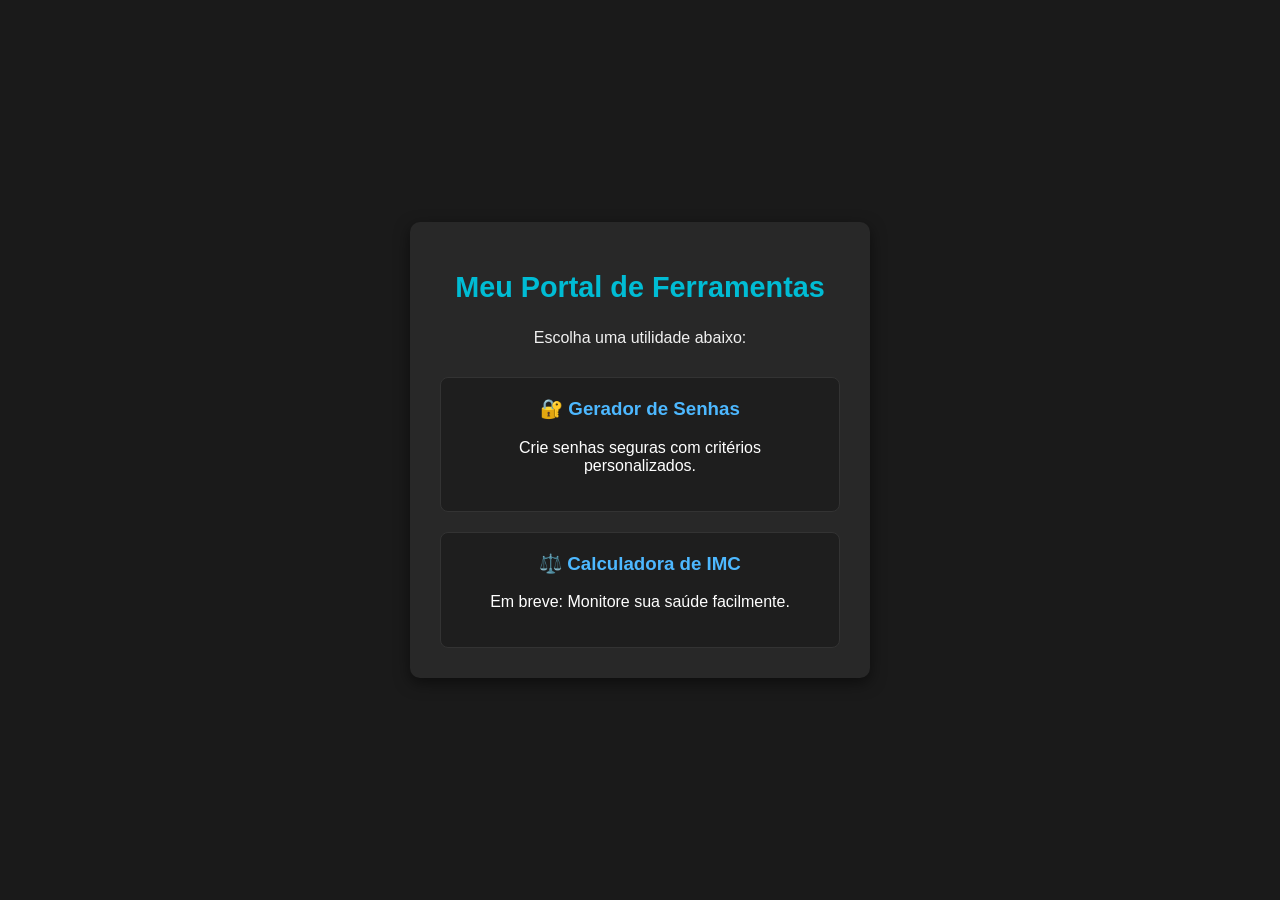
==== index.html @ 35403c0e "feat: estrutura inicial do portal com sistema de cards e gerador de senhas" ====
<!DOCTYPE html>
<html lang="pt-br">
<head>
    <meta charset="UTF-8">
    <meta name="viewport" content="width=device-width, initial-scale=1.0">
    <title>DevTools Portal</title>
    <link rel="stylesheet" href="css/styles.css">
</head>
<body>
    <div class="container">
        <h1>Meu Portal de Ferramentas</h1>
        <p>Escolha uma utilidade abaixo:</p>

        <div class="tools-grid">
            <a href="tools/gerador.html" class="card">
                <div class="card-content">
                    <h3>🔐 Gerador de Senhas</h3>
                    <p>Crie senhas seguras com critérios personalizados.</p>
                </div>
            </a>

            <a href="#" class="card disabled">
                <div class="card-content">
                    <h3>⚖️ Calculadora de IMC</h3>
                    <p>Em breve: Monitore sua saúde facilmente.</p>
                </div>
            </a>
        </div>
    </div>
</body>
</html>
---- css/styles.css ----
body {
    font-family: 'Segoe UI', Tahoma, Geneva, Verdana, sans-serif;
    background-color: #1a1a1a;
    color: #f0f0f0;
    display: flex;
    justify-content: center;
    align-items: center;
    min-height: 100vh;
    margin: 0;
}

.container {
    background-color: #282828;
    padding: 30px;
    border-radius: 10px;
    box-shadow: 0 5px 15px rgba(0, 0, 0, 0.5);
    width: 100%;
    max-width: 400px;
    text-align: center;
}

h1 {
    color: #00bcd4; 
    margin-bottom: 25px;
    font-size: 1.8em;
}

.password-display {
    display: flex;
    margin-bottom: 20px;
}

#passwordOutput {
    flex-grow: 1;
    padding: 12px;
    border: none;
    border-radius: 5px 0 0 5px;
    background-color: #3a3a3a;
    color: #00bcd4;
    font-size: 1.1em;
    outline: none;
}

#copyButton {
    padding: 12px 15px;
    background-color: #00bcd4;
    color: white;
    border: none;
    border-radius: 0 5px 5px 0;
    cursor: pointer;
    font-size: 1em;
    transition: background-color 0.2s;
}

#copyButton:hover {
    background-color: #0097a7;
}

.strength-indicator {
    margin-bottom: 25px;
}

.strength-indicator p {
    margin-bottom: 8px;
    font-size: 0.9em;
    color: #bbb;
}

.strength-bar-container {
    display: flex;
    align-items: center;
    gap: 10px;
}

#strengthBar {
    flex-grow: 1;
    height: 10px;
    border-radius: 5px;
    background-color: #555; /* Cor base */
    transition: background-color 0.3s ease;
}

#strengthBar.weak { background-color: #f44336; } /* Vermelho */
#strengthBar.medium { background-color: #ffc107; } /* Amarelo */
#strengthBar.strong { background-color: #4caf50; } /* Verde */

#strengthText {
    font-weight: bold;
    font-size: 0.9em;
}

#strengthText.weak { color: #f44336; }
#strengthText.medium { color: #ffc107; }
#strengthText.strong { color: #4caf50; }

.controls, .options {
    margin-bottom: 25px;
    text-align: left;
}

.controls label {
    display: block;
    margin-bottom: 10px;
    font-size: 0.95em;
}

#passwordLength {
    width: 100%;
    -webkit-appearance: none;
    appearance: none;
    height: 8px;
    background: #555;
    outline: none;
    border-radius: 5px;
}

#passwordLength::-webkit-slider-thumb {
    -webkit-appearance: none;
    appearance: none;
    width: 20px;
    height: 20px;
    border-radius: 50%;
    background: #00bcd4;
    cursor: pointer;
}

.options label {
    display: block;
    margin-bottom: 8px;
    cursor: pointer;
}

.options input[type="checkbox"] {
    margin-right: 10px;
    accent-color: #00bcd4; /* Cor do checkbox */
}

#generateButton {
    width: 100%;
    padding: 15px;
    background-color: #007bff; /* Azul vibrante */
    color: white;
    border: none;
    border-radius: 5px;
    font-size: 1.1em;
    cursor: pointer;
    transition: background-color 0.2s;
}

#generateButton:hover {
    background-color: #0056b3;
}

/* Layout em Grade para os Cards */
.tools-grid {
    display: grid;
    grid-template-columns: repeat(auto-fit, minmax(250px, 1fr));
    gap: 20px;
    margin-top: 30px;
}

/* Estilo do Card */
.card {
    background-color: #1e1e1e; /* Cor escura seguindo seu tema */
    border: 1px solid #333;
    border-radius: 8px;
    padding: 20px;
    text-decoration: none;
    color: white;
    transition: transform 0.2s, border-color 0.2s;
}

.card:hover {
    transform: translateY(-5px);
    border-color: #007bff; /* Um azul para destacar */
}

.card h3 {
    margin-top: 0;
    color: #4db8ff;
}
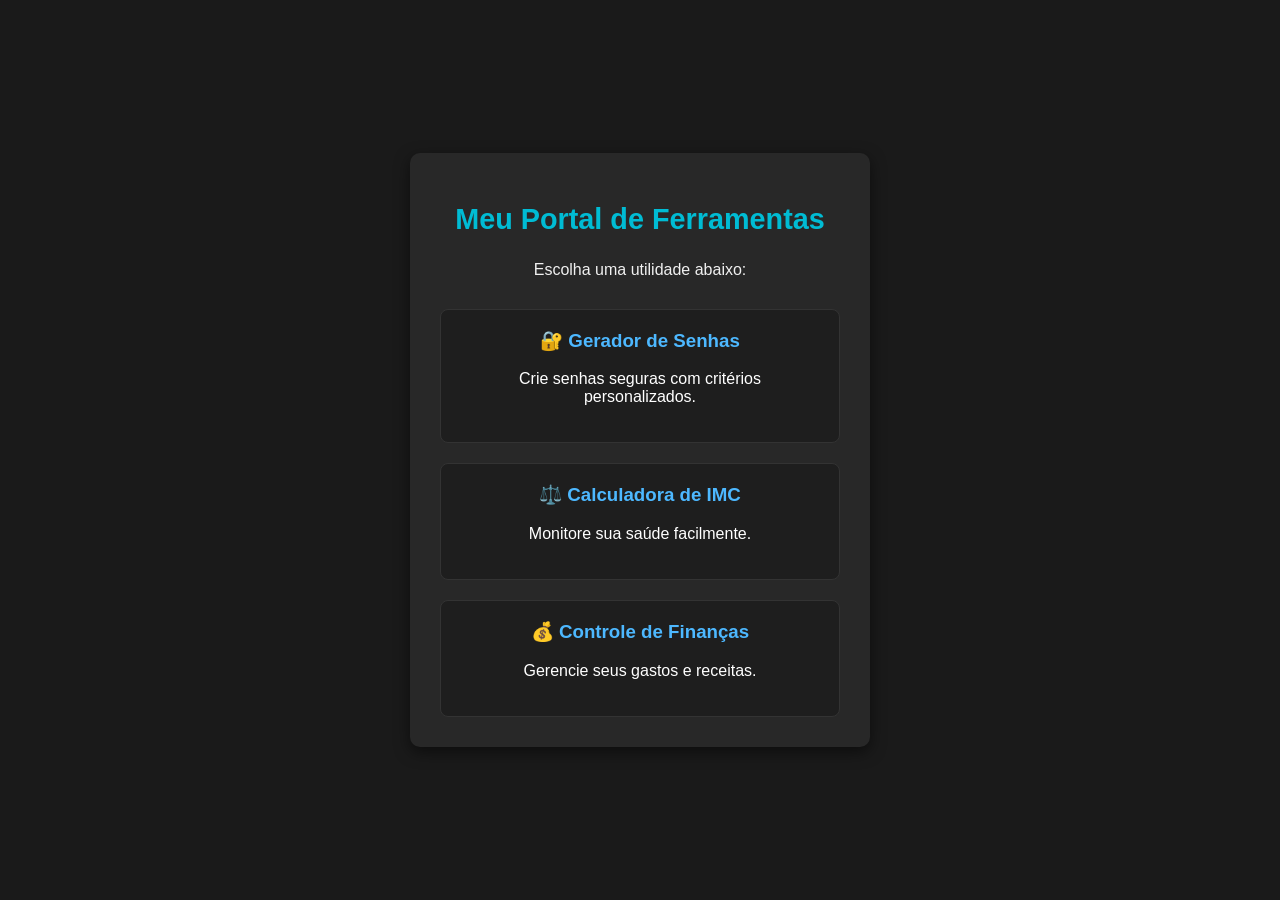
==== commit 12d02862: "fix: corrigindo fechamento de tags no index e limpando visual dos cards" ====
--- a/index.html
+++ b/index.html
@@ -19,13 +19,17 @@
                 </div>
             </a>
 
-            <a href="#" class="card disabled">
+            <a href="tools/imc.html" class="card">
                 <div class="card-content">
                     <h3>⚖️ Calculadora de IMC</h3>
-                    <p>Em breve: Monitore sua saúde facilmente.</p>
+                    <p>Monitore sua saúde facilmente.</p>
                 </div>
             </a>
-        </div>
+
+            <a href="tools/financas.html" class="card">
+                <div class="card-content">
+                    <h3>💰 Controle de Finanças</h3>
+                    <p>Gerencie seus gastos e receitas.</p>
     </div>
 </body>
 </html>
--- a/css/styles.css
+++ b/css/styles.css
@@ -138,7 +138,7 @@
 #generateButton {
     width: 100%;
     padding: 15px;
-    background-color: #007bff; /* Azul vibrante */
+    background-color: #007bff; 
     color: white;
     border: none;
     border-radius: 5px;
@@ -161,7 +161,7 @@
 
 /* Estilo do Card */
 .card {
-    background-color: #1e1e1e; /* Cor escura seguindo seu tema */
+    background-color: #1e1e1e; 
     border: 1px solid #333;
     border-radius: 8px;
     padding: 20px;
@@ -172,7 +172,7 @@
 
 .card:hover {
     transform: translateY(-5px);
-    border-color: #007bff; /* Um azul para destacar */
+    border-color: #007bff; 
 }
 
 .card h3 {
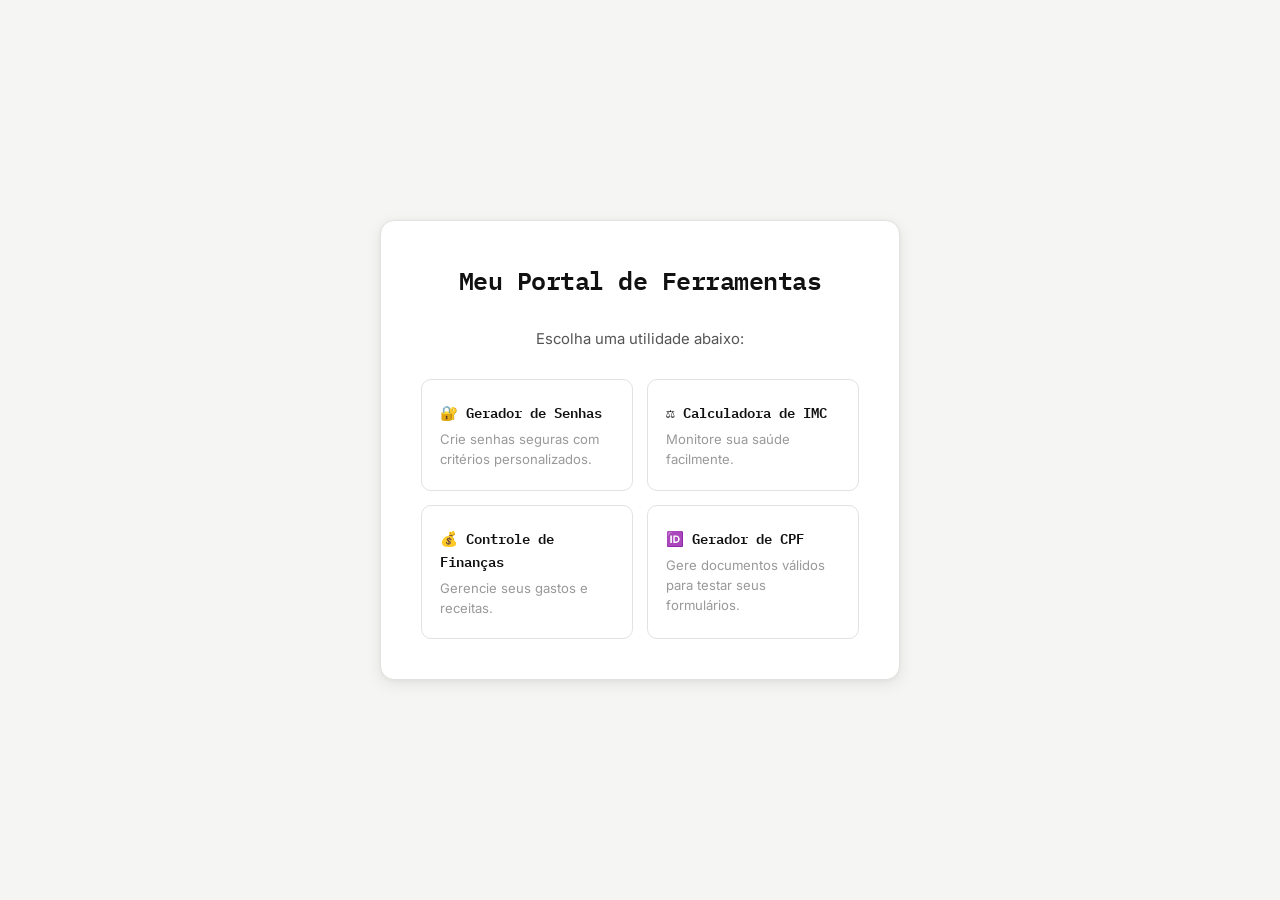
==== commit f79b34ea: "feat: adicionando gerador de CPF com lógica de validação" ====
--- a/index.html
+++ b/index.html
@@ -30,6 +30,11 @@
                 <div class="card-content">
                     <h3>💰 Controle de Finanças</h3>
                     <p>Gerencie seus gastos e receitas.</p>
-    </div>
+                </div>
+             
+            <a href="tools/cpf.html" class="card">
+                    <h3>🆔 Gerador de CPF</h3>
+                    <p>Gere documentos válidos para testar seus formulários.</p>
+            </a>    
 </body>
 </html>
--- a/css/styles.css
+++ b/css/styles.css
@@ -1,181 +1,418 @@
+@import url('https://fonts.googleapis.com/css2?family=IBM+Plex+Mono:wght@400;600&family=Inter:wght@300;400;500;600&display=swap');
+
+:root {
+  --bg:            #ffffff;
+  --bg-page:       #f5f5f3;
+  --bg-subtle:     #f0f0ee;
+  --bg-hover:      #e9e9e7;
+
+  --accent:        #2563eb;
+  --accent-light:  #eff6ff;
+  --accent-muted:  rgba(37, 99, 235, 0.12);
+
+  --success:       #16a34a;
+  --success-bg:    #f0fdf4;
+  --warning:       #d97706;
+  --danger:        #dc2626;
+  --danger-bg:     #fef2f2;
+
+  --text-primary:  #111111;
+  --text-secondary:#555555;
+  --text-muted:    #999999;
+
+  --border:        #e2e2e0;
+  --border-strong: #c8c8c5;
+
+  --radius-sm:     6px;
+  --radius-md:     10px;
+  --radius-lg:     14px;
+
+  --font-mono:     'IBM Plex Mono', monospace;
+  --font-sans:     'Inter', sans-serif;
+
+  --shadow-sm:     0 1px 3px rgba(0,0,0,0.06), 0 1px 2px rgba(0,0,0,0.04);
+  --shadow-md:     0 4px 16px rgba(0,0,0,0.08), 0 1px 4px rgba(0,0,0,0.04);
+}
+
+*, *::before, *::after { box-sizing: border-box; margin: 0; padding: 0; }
+
+html { scroll-behavior: smooth; }
+
 body {
-    font-family: 'Segoe UI', Tahoma, Geneva, Verdana, sans-serif;
-    background-color: #1a1a1a;
-    color: #f0f0f0;
-    display: flex;
-    justify-content: center;
-    align-items: center;
-    min-height: 100vh;
-    margin: 0;
+  font-family: var(--font-sans);
+  background-color: var(--bg-page);
+  color: var(--text-primary);
+  min-height: 100vh;
+  display: flex;
+  justify-content: center;
+  align-items: center;
+  padding: 24px;
 }
 
 .container {
-    background-color: #282828;
-    padding: 30px;
-    border-radius: 10px;
-    box-shadow: 0 5px 15px rgba(0, 0, 0, 0.5);
-    width: 100%;
-    max-width: 400px;
-    text-align: center;
-}
+  background: var(--bg);
+  border: 1px solid var(--border);
+  border-radius: var(--radius-lg);
+  padding: 40px;
+  width: 100%;
+  max-width: 520px;
+  box-shadow: var(--shadow-md);
+  text-align: center;
+  animation: fadeUp 0.4s ease both;
+}
+
+@keyframes fadeUp {
+  from { opacity: 0; transform: translateY(12px); }
+  to   { opacity: 1; transform: translateY(0); }
+}
+
+.container > a {
+  display: inline-flex;
+  align-items: center;
+  gap: 5px;
+  color: var(--text-muted);
+  font-family: var(--font-mono);
+  font-size: 0.75em;
+  text-decoration: none;
+  letter-spacing: 0.04em;
+  margin-bottom: 24px;
+  transition: color 0.15s;
+}
+.container > a:hover { color: var(--accent); }
+
 
 h1 {
-    color: #00bcd4; 
-    margin-bottom: 25px;
-    font-size: 1.8em;
-}
+  font-family: var(--font-mono);
+  font-size: 1.55em;
+  font-weight: 600;
+  color: var(--text-primary);
+  letter-spacing: -0.02em;
+  margin-bottom: 28px;
+}
+
+p {
+  color: var(--text-secondary);
+  font-size: 0.93em;
+  line-height: 1.65;
+  margin-bottom: 24px;
+}
+
+h3 {
+  font-size: 0.78em;
+  font-family: var(--font-mono);
+  font-weight: 400;
+  color: var(--text-muted);
+  text-transform: uppercase;
+  letter-spacing: 0.07em;
+  margin-bottom: 10px;
+}
+
+.controls {
+  display: flex;
+  flex-direction: column;
+  gap: 10px;
+  margin-bottom: 24px;
+  text-align: left;
+}
+
+.controls label {
+  display: block;
+  font-size: 0.82em;
+  font-weight: 500;
+  color: var(--text-secondary);
+  margin-bottom: 4px;
+}
+
+.options {
+  margin-bottom: 24px;
+  text-align: left;
+}
+
+input[type="text"],
+input[type="number"] {
+  width: 100%;
+  padding: 10px 13px;
+  background: var(--bg);
+  border: 1px solid var(--border);
+  border-radius: var(--radius-sm);
+  color: var(--text-primary);
+  font-family: var(--font-sans);
+  font-size: 0.93em;
+  outline: none;
+  transition: border-color 0.15s, box-shadow 0.15s;
+  -webkit-appearance: none;
+  -moz-appearance: textfield;
+}
+input[type="text"]::placeholder,
+input[type="number"]::placeholder { color: var(--text-muted); }
+input[type="text"]:focus,
+input[type="number"]:focus {
+  border-color: var(--accent);
+  box-shadow: 0 0 0 3px var(--accent-muted);
+}
+input[type="number"]::-webkit-inner-spin-button,
+input[type="number"]::-webkit-outer-spin-button { -webkit-appearance: none; }
+
+
+button,
+#generateButton,
+#btnAdicionar {
+  width: 100%;
+  padding: 11px 20px;
+  background: var(--text-primary);
+  color: #ffffff;
+  border: none;
+  border-radius: var(--radius-sm);
+  font-family: var(--font-mono);
+  font-size: 0.82em;
+  font-weight: 600;
+  letter-spacing: 0.05em;
+  text-transform: uppercase;
+  cursor: pointer;
+  transition: background 0.15s, transform 0.1s;
+}
+button:hover,
+#generateButton:hover,
+#btnAdicionar:hover { background: #333333; }
+button:active,
+#generateButton:active,
+#btnAdicionar:active { transform: scale(0.99); }
+
 
 .password-display {
-    display: flex;
-    margin-bottom: 20px;
+  display: flex;
+  align-items: center;
+  background: var(--bg-subtle);
+  border: 1px solid var(--border);
+  border-radius: var(--radius-sm);
+  overflow: hidden;
+  margin-bottom: 20px;
+}
+
+.password-display h3 {
+  margin: 0;
+  padding: 13px 16px;
+  font-family: var(--font-mono);
+  font-size: 1em;
+  font-weight: 600;
+  color: var(--text-primary);
+  text-transform: none;
+  letter-spacing: 0;
+  white-space: nowrap;
 }
 
 #passwordOutput {
-    flex-grow: 1;
-    padding: 12px;
-    border: none;
-    border-radius: 5px 0 0 5px;
-    background-color: #3a3a3a;
-    color: #00bcd4;
-    font-size: 1.1em;
-    outline: none;
+  flex-grow: 1;
+  padding: 13px 10px;
+  border: none;
+  background: transparent;
+  color: var(--accent);
+  font-family: var(--font-mono);
+  font-size: 0.95em;
+  outline: none;
+  letter-spacing: 0.03em;
+  min-width: 0;
 }
 
 #copyButton {
-    padding: 12px 15px;
-    background-color: #00bcd4;
-    color: white;
-    border: none;
-    border-radius: 0 5px 5px 0;
-    cursor: pointer;
-    font-size: 1em;
-    transition: background-color 0.2s;
-}
-
-#copyButton:hover {
-    background-color: #0097a7;
-}
+  padding: 12px 16px;
+  background: var(--accent);
+  color: white;
+  border: none;
+  border-radius: 0;
+  font-family: var(--font-mono);
+  font-size: 0.75em;
+  font-weight: 600;
+  letter-spacing: 0.06em;
+  text-transform: uppercase;
+  cursor: pointer;
+  transition: background 0.15s;
+  width: auto;
+  box-shadow: none;
+}
+#copyButton:hover { background: #1d4ed8; }
+#copyButton:active { transform: none; }
 
 .strength-indicator {
-    margin-bottom: 25px;
-}
-
+  margin-bottom: 24px;
+  text-align: left;
+}
 .strength-indicator p {
-    margin-bottom: 8px;
-    font-size: 0.9em;
-    color: #bbb;
-}
-
+  font-size: 0.76em;
+  font-family: var(--font-mono);
+  text-transform: uppercase;
+  letter-spacing: 0.07em;
+  color: var(--text-muted);
+  margin-bottom: 8px;
+}
 .strength-bar-container {
-    display: flex;
-    align-items: center;
-    gap: 10px;
-}
-
+  display: flex;
+  align-items: center;
+  gap: 12px;
+}
 #strengthBar {
-    flex-grow: 1;
-    height: 10px;
-    border-radius: 5px;
-    background-color: #555; /* Cor base */
-    transition: background-color 0.3s ease;
-}
-
-#strengthBar.weak { background-color: #f44336; } /* Vermelho */
-#strengthBar.medium { background-color: #ffc107; } /* Amarelo */
-#strengthBar.strong { background-color: #4caf50; } /* Verde */
+  flex-grow: 1;
+  height: 4px;
+  border-radius: 99px;
+  background: var(--border);
+  transition: background-color 0.3s;
+}
+#strengthBar.weak   { background-color: var(--danger); }
+#strengthBar.medium { background-color: var(--warning); }
+#strengthBar.strong { background-color: var(--success); }
 
 #strengthText {
-    font-weight: bold;
-    font-size: 0.9em;
-}
-
-#strengthText.weak { color: #f44336; }
-#strengthText.medium { color: #ffc107; }
-#strengthText.strong { color: #4caf50; }
-
-.controls, .options {
-    margin-bottom: 25px;
-    text-align: left;
-}
-
-.controls label {
-    display: block;
-    margin-bottom: 10px;
-    font-size: 0.95em;
-}
+  font-family: var(--font-mono);
+  font-size: 0.75em;
+  font-weight: 600;
+  text-transform: uppercase;
+  letter-spacing: 0.06em;
+  min-width: 48px;
+}
+#strengthText.weak   { color: var(--danger); }
+#strengthText.medium { color: var(--warning); }
+#strengthText.strong { color: var(--success); }
 
 #passwordLength {
-    width: 100%;
-    -webkit-appearance: none;
-    appearance: none;
-    height: 8px;
-    background: #555;
-    outline: none;
-    border-radius: 5px;
-}
-
+  width: 100%;
+  -webkit-appearance: none;
+  appearance: none;
+  height: 4px;
+  background: var(--border);
+  outline: none;
+  border-radius: 99px;
+  cursor: pointer;
+}
 #passwordLength::-webkit-slider-thumb {
-    -webkit-appearance: none;
-    appearance: none;
-    width: 20px;
-    height: 20px;
-    border-radius: 50%;
-    background: #00bcd4;
-    cursor: pointer;
-}
+  -webkit-appearance: none;
+  width: 17px;
+  height: 17px;
+  border-radius: 50%;
+  background: var(--text-primary);
+  cursor: pointer;
+  border: 2px solid var(--bg);
+  box-shadow: 0 0 0 1px var(--border-strong);
+  transition: transform 0.15s;
+}
+#passwordLength::-webkit-slider-thumb:hover { transform: scale(1.15); }
 
 .options label {
-    display: block;
-    margin-bottom: 8px;
-    cursor: pointer;
-}
-
+  display: flex;
+  align-items: center;
+  gap: 9px;
+  font-size: 0.88em;
+  margin-bottom: 10px;
+  cursor: pointer;
+  color: var(--text-secondary);
+  transition: color 0.15s;
+}
+.options label:hover { color: var(--text-primary); }
 .options input[type="checkbox"] {
-    margin-right: 10px;
-    accent-color: #00bcd4; /* Cor do checkbox */
-}
-
-#generateButton {
-    width: 100%;
-    padding: 15px;
-    background-color: #007bff; 
-    color: white;
-    border: none;
-    border-radius: 5px;
-    font-size: 1.1em;
-    cursor: pointer;
-    transition: background-color 0.2s;
-}
-
-#generateButton:hover {
-    background-color: #0056b3;
-}
-
-/* Layout em Grade para os Cards */
+  width: 16px;
+  height: 16px;
+  accent-color: var(--accent);
+  cursor: pointer;
+  flex-shrink: 0;
+}
+
+#tabelaFinancas {
+  width: 100%;
+  margin-top: 20px;
+  border-collapse: collapse;
+  font-size: 0.9em;
+}
+
+#tabelaFinancas thead tr {
+  border-bottom: 1.5px solid var(--border-strong);
+}
+
+#tabelaFinancas th {
+  padding: 8px 10px;
+  font-family: var(--font-mono);
+  font-size: 0.72em;
+  text-transform: uppercase;
+  letter-spacing: 0.08em;
+  color: var(--text-muted);
+  font-weight: 400;
+}
+#tabelaFinancas th:first-child { text-align: left; }
+#tabelaFinancas th:last-child  { text-align: right; }
+
+#tabelaFinancas tbody tr {
+  border-bottom: 1px solid var(--border);
+  transition: background 0.1s;
+}
+#tabelaFinancas tbody tr:hover { background: var(--bg-subtle); }
+
+#tabelaFinancas td {
+  padding: 11px 10px;
+  color: var(--text-primary);
+}
+#tabelaFinancas td:first-child {
+  text-align: left;
+  font-size: 0.93em;
+}
+#tabelaFinancas td:last-child {
+  text-align: right;
+  font-family: var(--font-mono);
+  font-size: 0.9em;
+  font-weight: 600;
+  color: var(--text-primary);
+}
+
+#totalGasto {
+  font-family: var(--font-mono);
+  font-weight: 600;
+  color: var(--text-primary);
+}
+
 .tools-grid {
-    display: grid;
-    grid-template-columns: repeat(auto-fit, minmax(250px, 1fr));
-    gap: 20px;
-    margin-top: 30px;
-}
-
-/* Estilo do Card */
+  display: grid;
+  grid-template-columns: repeat(auto-fit, minmax(210px, 1fr));
+  gap: 14px;
+  margin-top: 28px;
+}
+
 .card {
-    background-color: #1e1e1e; 
-    border: 1px solid #333;
-    border-radius: 8px;
-    padding: 20px;
-    text-decoration: none;
-    color: white;
-    transition: transform 0.2s, border-color 0.2s;
-}
-
+  background: var(--bg);
+  border: 1px solid var(--border);
+  border-radius: var(--radius-md);
+  padding: 20px 18px;
+  text-decoration: none;
+  color: var(--text-primary);
+  text-align: left;
+  transition: border-color 0.18s, box-shadow 0.18s, transform 0.18s;
+  display: block;
+}
 .card:hover {
-    transform: translateY(-5px);
-    border-color: #007bff; 
-}
-
+  border-color: var(--border-strong);
+  box-shadow: var(--shadow-md);
+  transform: translateY(-2px);
+}
 .card h3 {
-    margin-top: 0;
-    color: #4db8ff;
+  font-family: var(--font-mono);
+  font-size: 0.9em;
+  font-weight: 600;
+  color: var(--text-primary);
+  margin-bottom: 6px;
+  text-transform: none;
+  letter-spacing: 0;
+}
+.card p {
+  font-size: 0.82em;
+  color: var(--text-muted);
+  margin: 0;
+  line-height: 1.55;
+}
+
+::-webkit-scrollbar { width: 6px; }
+::-webkit-scrollbar-track { background: var(--bg-page); }
+::-webkit-scrollbar-thumb { background: var(--border-strong); border-radius: 99px; }
+::-webkit-scrollbar-thumb:hover { background: var(--text-muted); }
+
+@media (max-width: 480px) {
+  body { padding: 16px; align-items: flex-start; }
+  .container { padding: 28px 20px; }
+  h1 { font-size: 1.3em; }
+  .tools-grid { grid-template-columns: 1fr; }
 }
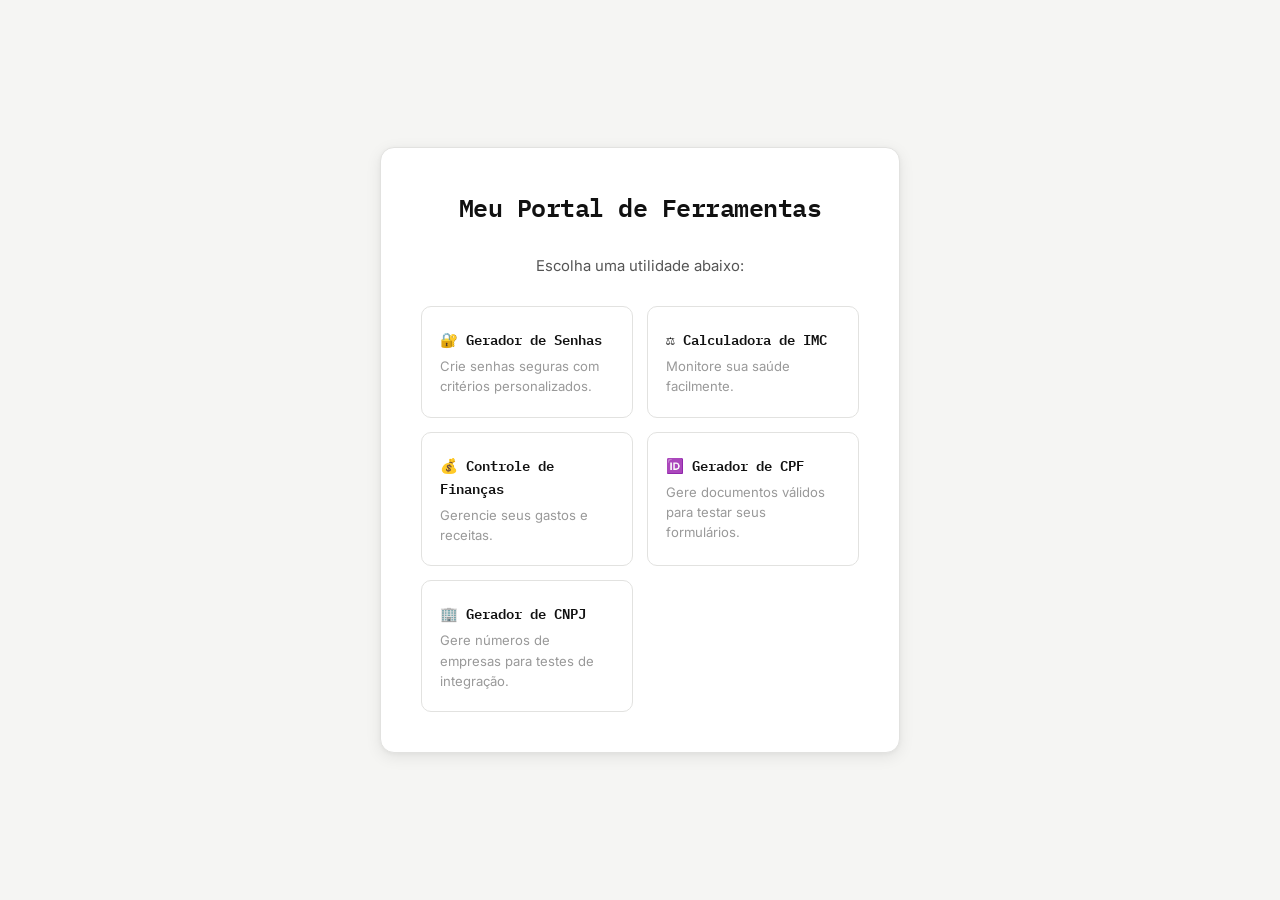
==== commit 8d377a5a: "feat: adicionando gerador de CNPJ" ====
--- a/index.html
+++ b/index.html
@@ -36,5 +36,10 @@
                     <h3>🆔 Gerador de CPF</h3>
                     <p>Gere documentos válidos para testar seus formulários.</p>
             </a>    
+
+            <a href="tools/cnpj.html" class="card">
+                    <h3>🏢 Gerador de CNPJ</h3>
+                    <p>Gere números de empresas para testes de integração.</p>
+            </a>
 </body>
 </html>
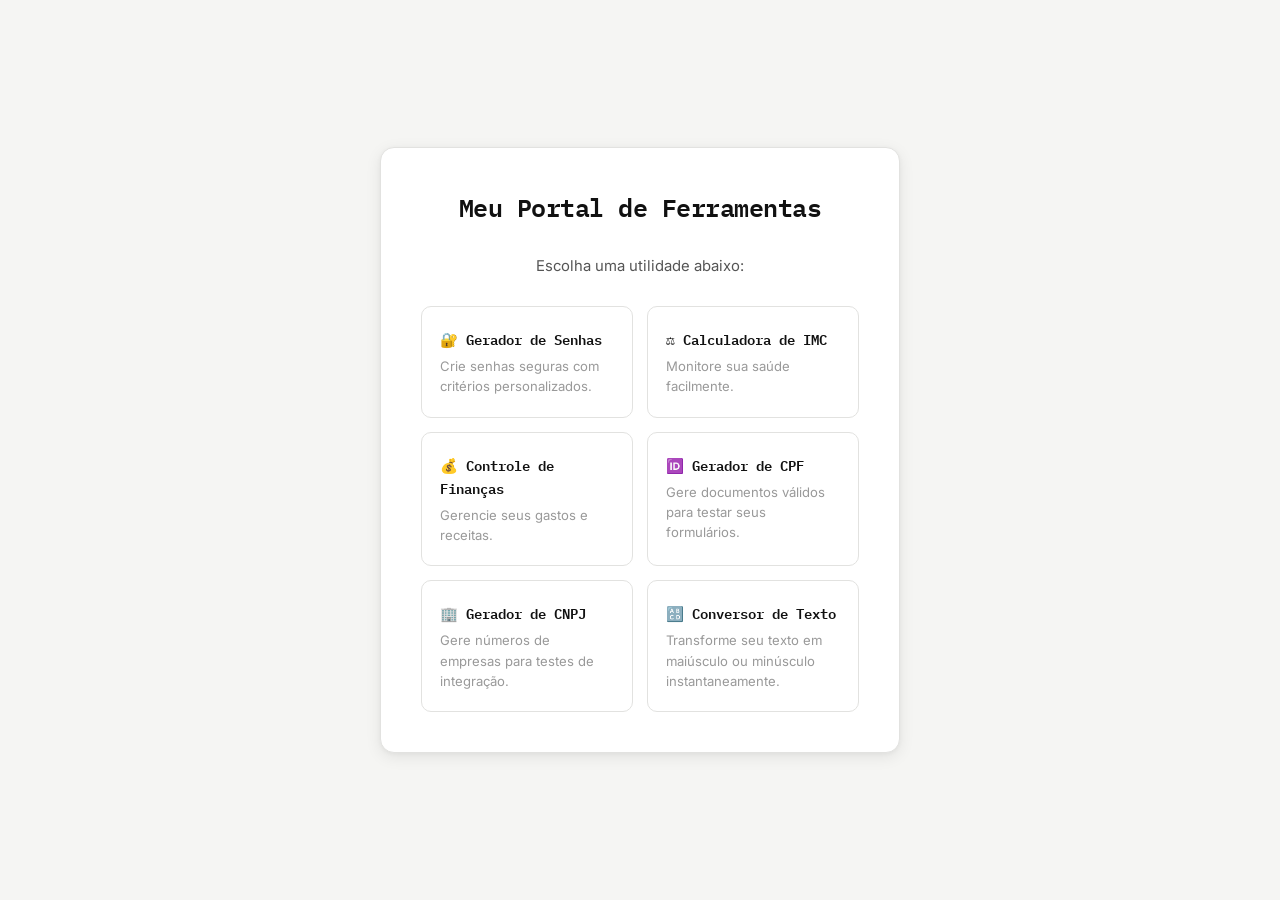
==== commit 27b98a88: "feat: adicionando Conversor de Texto e completando o grid de 6 ferramentas" ====
--- a/index.html
+++ b/index.html
@@ -41,5 +41,10 @@
                     <h3>🏢 Gerador de CNPJ</h3>
                     <p>Gere números de empresas para testes de integração.</p>
             </a>
+
+            <a href="tools/texto.html" class="card">
+                     <h3>🔠 Conversor de Texto</h3>
+                    <p>Transforme seu texto em maiúsculo ou minúsculo instantaneamente.</p>
+            </a>
 </body>
 </html>
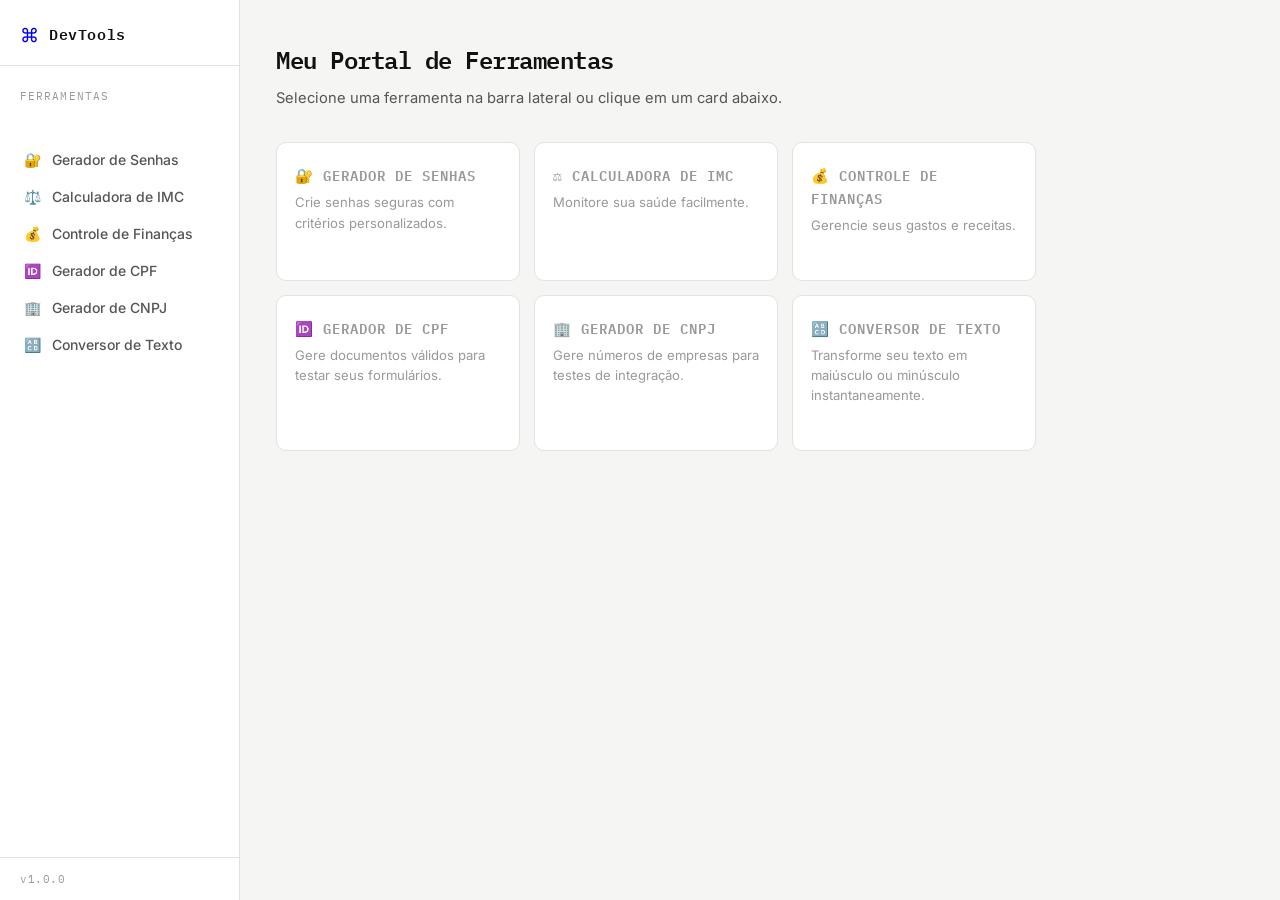
==== commit 35547e00: "refactor: centralizando sidebar em script js para evitar repetição" ====
--- a/index.html
+++ b/index.html
@@ -7,44 +7,43 @@
     <link rel="stylesheet" href="css/styles.css">
 </head>
 <body>
-    <div class="container">
-        <h1>Meu Portal de Ferramentas</h1>
-        <p>Escolha uma utilidade abaixo:</p>
 
-        <div class="tools-grid">
-            <a href="tools/gerador.html" class="card">
-                <div class="card-content">
+    <main class="main-content">
+        <div class="main-inner">
+            <div class="page-header">
+                <h1>Meu Portal de Ferramentas</h1>
+                <p>Selecione uma ferramenta na barra lateral ou clique em um card abaixo.</p>
+            </div>
+
+            <div class="tools-grid">
+                <a href="tools/gerador.html" class="card">
                     <h3>🔐 Gerador de Senhas</h3>
                     <p>Crie senhas seguras com critérios personalizados.</p>
-                </div>
-            </a>
-
-            <a href="tools/imc.html" class="card">
-                <div class="card-content">
+                </a>
+                <a href="tools/imc.html" class="card">
                     <h3>⚖️ Calculadora de IMC</h3>
                     <p>Monitore sua saúde facilmente.</p>
-                </div>
-            </a>
-
-            <a href="tools/financas.html" class="card">
-                <div class="card-content">
+                </a>
+                <a href="tools/financas.html" class="card">
                     <h3>💰 Controle de Finanças</h3>
                     <p>Gerencie seus gastos e receitas.</p>
-                </div>
-             
-            <a href="tools/cpf.html" class="card">
+                </a>
+                <a href="tools/cpf.html" class="card">
                     <h3>🆔 Gerador de CPF</h3>
                     <p>Gere documentos válidos para testar seus formulários.</p>
-            </a>    
-
-            <a href="tools/cnpj.html" class="card">
+                </a>
+                <a href="tools/cnpj.html" class="card">
                     <h3>🏢 Gerador de CNPJ</h3>
                     <p>Gere números de empresas para testes de integração.</p>
-            </a>
+                </a>
+                <a href="tools/texto.html" class="card">
+                    <h3>🔠 Conversor de Texto</h3>
+                    <p>Transforme seu texto em maiúsculo ou minúsculo instantaneamente.</p>
+                </a>
+            </div>
+        </div>
+    </main>
 
-            <a href="tools/texto.html" class="card">
-                     <h3>🔠 Conversor de Texto</h3>
-                    <p>Transforme seu texto em maiúsculo ou minúsculo instantaneamente.</p>
-            </a>
+    <script src="js/sidebar.js"></script>
 </body>
 </html>
--- a/css/styles.css
+++ b/css/styles.css
@@ -1,4 +1,6 @@
 @import url('https://fonts.googleapis.com/css2?family=IBM+Plex+Mono:wght@400;600&family=Inter:wght@300;400;500;600&display=swap');
+
+/* ─── Tokens ─────────────────────────────────────────────────────────────── */
 
 :root {
   --bg:            #ffffff;
@@ -11,10 +13,8 @@
   --accent-muted:  rgba(37, 99, 235, 0.12);
 
   --success:       #16a34a;
-  --success-bg:    #f0fdf4;
   --warning:       #d97706;
   --danger:        #dc2626;
-  --danger-bg:     #fef2f2;
 
   --text-primary:  #111111;
   --text-secondary:#555555;
@@ -32,22 +32,194 @@
 
   --shadow-sm:     0 1px 3px rgba(0,0,0,0.06), 0 1px 2px rgba(0,0,0,0.04);
   --shadow-md:     0 4px 16px rgba(0,0,0,0.08), 0 1px 4px rgba(0,0,0,0.04);
-}
+
+  --sidebar-width: 240px;
+}
+
+/* ─── Reset ───────────────────────────────────────────────────────────────── */
 
 *, *::before, *::after { box-sizing: border-box; margin: 0; padding: 0; }
-
 html { scroll-behavior: smooth; }
+
+/* ─── Layout ──────────────────────────────────────────────────────────────── */
 
 body {
   font-family: var(--font-sans);
-  background-color: var(--bg-page);
+  background: var(--bg-page);
   color: var(--text-primary);
   min-height: 100vh;
   display: flex;
+}
+
+.main-content {
+  margin-left: var(--sidebar-width);
+  flex: 1;
+  min-height: 100vh;
+  padding: 40px 36px;
+  display: flex;
+  align-items: flex-start;
+}
+
+/* ─── Sidebar ─────────────────────────────────────────────────────────────── */
+
+.sidebar {
+  width: var(--sidebar-width);
+  background: var(--bg);
+  border-right: 1px solid var(--border);
+  height: 100vh;
+  position: fixed;
+  top: 0; left: 0;
+  display: flex;
+  flex-direction: column;
+  z-index: 100;
+  transition: transform 0.25s ease;
+}
+
+.sidebar-header {
+  display: flex;
+  align-items: center;
+  gap: 10px;
+  padding: 22px 20px 18px;
+  border-bottom: 1px solid var(--border);
+}
+
+.sidebar-brand {
+  display: flex;
+  align-items: center;
+  gap: 10px;
+  text-decoration: none;
+}
+
+.sidebar-logo { font-size: 1.2em; }
+
+.sidebar-title {
+  font-family: var(--font-mono);
+  font-size: 0.92em;
+  font-weight: 600;
+  color: var(--text-primary);
+  letter-spacing: 0.04em;
+}
+
+.sidebar-nav {
+  flex: 1;
+  padding: 16px 12px;
+  overflow-y: auto;
+  display: flex;
+  flex-direction: column;
+  gap: 2px;
+}
+
+.sidebar-section-label {
+  font-family: var(--font-mono);
+  font-size: 0.68em;
+  text-transform: uppercase;
+  letter-spacing: 0.1em;
+  color: var(--text-muted);
+  padding: 6px 8px 10px;
+}
+
+.sidebar-link {
+  display: flex;
+  align-items: center;
+  gap: 10px;
+  padding: 9px 10px;
+  border-radius: var(--radius-sm);
+  text-decoration: none;
+  color: var(--text-secondary);
+  font-size: 0.875em;
+  font-weight: 500;
+  transition: background 0.15s, color 0.15s;
+}
+.sidebar-link:hover       { background: var(--bg-hover); color: var(--text-primary); }
+.sidebar-link.active      { background: var(--accent-light); color: var(--accent); }
+.sidebar-link-icon        { width: 20px; text-align: center; flex-shrink: 0; }
+
+.sidebar-footer {
+  padding: 14px 20px;
+  border-top: 1px solid var(--border);
+  font-family: var(--font-mono);
+  font-size: 0.7em;
+  color: var(--text-muted);
+  letter-spacing: 0.05em;
+}
+
+/* ─── Mobile toggle ───────────────────────────────────────────────────────── */
+
+.sidebar-toggle {
+  display: none;
+  position: fixed;
+  top: 14px; left: 14px;
+  z-index: 200;
+  width: 38px; height: 38px;
+  padding: 0;
+  background: var(--bg);
+  border: 1px solid var(--border);
+  border-radius: var(--radius-sm);
+  font-size: 1.1em;
+  cursor: pointer;
+  box-shadow: var(--shadow-sm);
+  color: var(--text-primary);
+  align-items: center;
   justify-content: center;
-  align-items: center;
-  padding: 24px;
-}
+  text-transform: none;
+  letter-spacing: 0;
+}
+
+.sidebar-overlay {
+  display: none;
+  position: fixed;
+  inset: 0;
+  background: rgba(0,0,0,0.25);
+  z-index: 90;
+}
+.sidebar-overlay.active { display: block; }
+
+/* ─── Animação ────────────────────────────────────────────────────────────── */
+
+@keyframes fadeUp {
+  from { opacity: 0; transform: translateY(10px); }
+  to   { opacity: 1; transform: translateY(0); }
+}
+
+/* ─── Index: header + grid ────────────────────────────────────────────────── */
+
+.main-inner {
+  width: 100%;
+  max-width: 760px;
+  animation: fadeUp 0.35s ease both;
+}
+
+.page-header { margin-bottom: 32px; }
+.page-header h1 {
+  font-family: var(--font-mono);
+  font-size: 1.5em;
+  font-weight: 600;
+  letter-spacing: -0.02em;
+  margin-bottom: 8px;
+}
+.page-header p { color: var(--text-secondary); font-size: 0.92em; line-height: 1.65; }
+
+.tools-grid {
+  display: grid;
+  grid-template-columns: repeat(auto-fill, minmax(210px, 1fr));
+  gap: 14px;
+}
+
+.card {
+  display: block;
+  background: var(--bg);
+  border: 1px solid var(--border);
+  border-radius: var(--radius-md);
+  padding: 20px 18px;
+  text-decoration: none;
+  color: var(--text-primary);
+  transition: border-color 0.18s, box-shadow 0.18s, transform 0.18s;
+}
+.card:hover { border-color: var(--border-strong); box-shadow: var(--shadow-md); transform: translateY(-2px); }
+.card h3    { font-family: var(--font-mono); font-size: 0.9em; font-weight: 600; margin-bottom: 6px; }
+.card p     { font-size: 0.82em; color: var(--text-muted); line-height: 1.55; }
+
+/* ─── Ferramenta: container ───────────────────────────────────────────────── */
 
 .container {
   background: var(--bg);
@@ -61,31 +233,10 @@
   animation: fadeUp 0.4s ease both;
 }
 
-@keyframes fadeUp {
-  from { opacity: 0; transform: translateY(12px); }
-  to   { opacity: 1; transform: translateY(0); }
-}
-
-.container > a {
-  display: inline-flex;
-  align-items: center;
-  gap: 5px;
-  color: var(--text-muted);
-  font-family: var(--font-mono);
-  font-size: 0.75em;
-  text-decoration: none;
-  letter-spacing: 0.04em;
-  margin-bottom: 24px;
-  transition: color 0.15s;
-}
-.container > a:hover { color: var(--accent); }
-
-
 h1 {
   font-family: var(--font-mono);
   font-size: 1.55em;
   font-weight: 600;
-  color: var(--text-primary);
   letter-spacing: -0.02em;
   margin-bottom: 28px;
 }
@@ -98,14 +249,16 @@
 }
 
 h3 {
+  font-family: var(--font-mono);
   font-size: 0.78em;
-  font-family: var(--font-mono);
   font-weight: 400;
   color: var(--text-muted);
   text-transform: uppercase;
   letter-spacing: 0.07em;
   margin-bottom: 10px;
 }
+
+/* ─── Formulário ──────────────────────────────────────────────────────────── */
 
 .controls {
   display: flex;
@@ -114,7 +267,6 @@
   margin-bottom: 24px;
   text-align: left;
 }
-
 .controls label {
   display: block;
   font-size: 0.82em;
@@ -123,9 +275,23 @@
   margin-bottom: 4px;
 }
 
-.options {
-  margin-bottom: 24px;
-  text-align: left;
+.options { margin-bottom: 24px; text-align: left; }
+.options label {
+  display: flex;
+  align-items: center;
+  gap: 9px;
+  font-size: 0.88em;
+  margin-bottom: 10px;
+  cursor: pointer;
+  color: var(--text-secondary);
+  transition: color 0.15s;
+}
+.options label:hover { color: var(--text-primary); }
+.options input[type="checkbox"] {
+  width: 16px; height: 16px;
+  accent-color: var(--accent);
+  cursor: pointer;
+  flex-shrink: 0;
 }
 
 input[type="text"],
@@ -140,27 +306,25 @@
   font-size: 0.93em;
   outline: none;
   transition: border-color 0.15s, box-shadow 0.15s;
-  -webkit-appearance: none;
-  -moz-appearance: textfield;
+  appearance: none;
 }
 input[type="text"]::placeholder,
-input[type="number"]::placeholder { color: var(--text-muted); }
+input[type="number"]::placeholder  { color: var(--text-muted); }
 input[type="text"]:focus,
 input[type="number"]:focus {
   border-color: var(--accent);
   box-shadow: 0 0 0 3px var(--accent-muted);
 }
 input[type="number"]::-webkit-inner-spin-button,
-input[type="number"]::-webkit-outer-spin-button { -webkit-appearance: none; }
-
-
-button,
-#generateButton,
-#btnAdicionar {
+input[type="number"]::-webkit-outer-spin-button { appearance: none; }
+
+/* ─── Botões ──────────────────────────────────────────────────────────────── */
+
+button {
   width: 100%;
   padding: 11px 20px;
   background: var(--text-primary);
-  color: #ffffff;
+  color: #fff;
   border: none;
   border-radius: var(--radius-sm);
   font-family: var(--font-mono);
@@ -171,13 +335,21 @@
   cursor: pointer;
   transition: background 0.15s, transform 0.1s;
 }
-button:hover,
-#generateButton:hover,
-#btnAdicionar:hover { background: #333333; }
-button:active,
-#generateButton:active,
-#btnAdicionar:active { transform: scale(0.99); }
-
+button:hover  { background: #333333; }
+button:active { transform: scale(0.99); }
+
+#copyButton {
+  padding: 12px 16px;
+  background: var(--accent);
+  border-radius: 0;
+  font-size: 0.75em;
+  letter-spacing: 0.06em;
+  width: auto;
+}
+#copyButton:hover  { background: #1d4ed8; }
+#copyButton:active { transform: none; }
+
+/* ─── Display de senha / CPF ──────────────────────────────────────────────── */
 
 .password-display {
   display: flex;
@@ -188,11 +360,9 @@
   overflow: hidden;
   margin-bottom: 20px;
 }
-
 .password-display h3 {
   margin: 0;
   padding: 13px 16px;
-  font-family: var(--font-mono);
   font-size: 1em;
   font-weight: 600;
   color: var(--text-primary);
@@ -214,29 +384,9 @@
   min-width: 0;
 }
 
-#copyButton {
-  padding: 12px 16px;
-  background: var(--accent);
-  color: white;
-  border: none;
-  border-radius: 0;
-  font-family: var(--font-mono);
-  font-size: 0.75em;
-  font-weight: 600;
-  letter-spacing: 0.06em;
-  text-transform: uppercase;
-  cursor: pointer;
-  transition: background 0.15s;
-  width: auto;
-  box-shadow: none;
-}
-#copyButton:hover { background: #1d4ed8; }
-#copyButton:active { transform: none; }
-
-.strength-indicator {
-  margin-bottom: 24px;
-  text-align: left;
-}
+/* ─── Força da senha ──────────────────────────────────────────────────────── */
+
+.strength-indicator { margin-bottom: 24px; text-align: left; }
 .strength-indicator p {
   font-size: 0.76em;
   font-family: var(--font-mono);
@@ -245,11 +395,8 @@
   color: var(--text-muted);
   margin-bottom: 8px;
 }
-.strength-bar-container {
-  display: flex;
-  align-items: center;
-  gap: 12px;
-}
+.strength-bar-container { display: flex; align-items: center; gap: 12px; }
+
 #strengthBar {
   flex-grow: 1;
   height: 4px;
@@ -273,9 +420,10 @@
 #strengthText.medium { color: var(--warning); }
 #strengthText.strong { color: var(--success); }
 
+/* ─── Slider ──────────────────────────────────────────────────────────────── */
+
 #passwordLength {
   width: 100%;
-  -webkit-appearance: none;
   appearance: none;
   height: 4px;
   background: var(--border);
@@ -284,9 +432,8 @@
   cursor: pointer;
 }
 #passwordLength::-webkit-slider-thumb {
-  -webkit-appearance: none;
-  width: 17px;
-  height: 17px;
+  appearance: none;
+  width: 17px; height: 17px;
   border-radius: 50%;
   background: var(--text-primary);
   cursor: pointer;
@@ -296,24 +443,7 @@
 }
 #passwordLength::-webkit-slider-thumb:hover { transform: scale(1.15); }
 
-.options label {
-  display: flex;
-  align-items: center;
-  gap: 9px;
-  font-size: 0.88em;
-  margin-bottom: 10px;
-  cursor: pointer;
-  color: var(--text-secondary);
-  transition: color 0.15s;
-}
-.options label:hover { color: var(--text-primary); }
-.options input[type="checkbox"] {
-  width: 16px;
-  height: 16px;
-  accent-color: var(--accent);
-  cursor: pointer;
-  flex-shrink: 0;
-}
+/* ─── Tabela de finanças ──────────────────────────────────────────────────── */
 
 #tabelaFinancas {
   width: 100%;
@@ -321,11 +451,7 @@
   border-collapse: collapse;
   font-size: 0.9em;
 }
-
-#tabelaFinancas thead tr {
-  border-bottom: 1.5px solid var(--border-strong);
-}
-
+#tabelaFinancas thead tr { border-bottom: 1.5px solid var(--border-strong); }
 #tabelaFinancas th {
   padding: 8px 10px;
   font-family: var(--font-mono);
@@ -337,82 +463,29 @@
 }
 #tabelaFinancas th:first-child { text-align: left; }
 #tabelaFinancas th:last-child  { text-align: right; }
-
-#tabelaFinancas tbody tr {
-  border-bottom: 1px solid var(--border);
-  transition: background 0.1s;
-}
+#tabelaFinancas tbody tr       { border-bottom: 1px solid var(--border); transition: background 0.1s; }
 #tabelaFinancas tbody tr:hover { background: var(--bg-subtle); }
-
-#tabelaFinancas td {
-  padding: 11px 10px;
-  color: var(--text-primary);
-}
-#tabelaFinancas td:first-child {
-  text-align: left;
-  font-size: 0.93em;
-}
-#tabelaFinancas td:last-child {
-  text-align: right;
-  font-family: var(--font-mono);
-  font-size: 0.9em;
-  font-weight: 600;
-  color: var(--text-primary);
-}
-
-#totalGasto {
-  font-family: var(--font-mono);
-  font-weight: 600;
-  color: var(--text-primary);
-}
-
-.tools-grid {
-  display: grid;
-  grid-template-columns: repeat(auto-fit, minmax(210px, 1fr));
-  gap: 14px;
-  margin-top: 28px;
-}
-
-.card {
-  background: var(--bg);
-  border: 1px solid var(--border);
-  border-radius: var(--radius-md);
-  padding: 20px 18px;
-  text-decoration: none;
-  color: var(--text-primary);
-  text-align: left;
-  transition: border-color 0.18s, box-shadow 0.18s, transform 0.18s;
-  display: block;
-}
-.card:hover {
-  border-color: var(--border-strong);
-  box-shadow: var(--shadow-md);
-  transform: translateY(-2px);
-}
-.card h3 {
-  font-family: var(--font-mono);
-  font-size: 0.9em;
-  font-weight: 600;
-  color: var(--text-primary);
-  margin-bottom: 6px;
-  text-transform: none;
-  letter-spacing: 0;
-}
-.card p {
-  font-size: 0.82em;
-  color: var(--text-muted);
-  margin: 0;
-  line-height: 1.55;
-}
-
-::-webkit-scrollbar { width: 6px; }
+#tabelaFinancas td             { padding: 11px 10px; }
+#tabelaFinancas td:first-child { text-align: left; font-size: 0.93em; }
+#tabelaFinancas td:last-child  { text-align: right; font-family: var(--font-mono); font-size: 0.9em; font-weight: 600; }
+
+#totalGasto { font-family: var(--font-mono); font-weight: 600; }
+
+/* ─── Scrollbar ───────────────────────────────────────────────────────────── */
+
+::-webkit-scrollbar       { width: 6px; }
 ::-webkit-scrollbar-track { background: var(--bg-page); }
 ::-webkit-scrollbar-thumb { background: var(--border-strong); border-radius: 99px; }
 ::-webkit-scrollbar-thumb:hover { background: var(--text-muted); }
 
-@media (max-width: 480px) {
-  body { padding: 16px; align-items: flex-start; }
-  .container { padding: 28px 20px; }
-  h1 { font-size: 1.3em; }
-  .tools-grid { grid-template-columns: 1fr; }
+/* ─── Responsivo ──────────────────────────────────────────────────────────── */
+
+@media (max-width: 680px) {
+  .sidebar         { transform: translateX(calc(-1 * var(--sidebar-width))); }
+  .sidebar.open    { transform: translateX(0); box-shadow: var(--shadow-md); }
+  .sidebar-toggle  { display: flex; }
+  .main-content    { margin-left: 0; padding: 64px 16px 24px; }
+  .tools-grid      { grid-template-columns: 1fr; }
+  .container       { padding: 28px 20px; }
+  h1               { font-size: 1.3em; }
 }
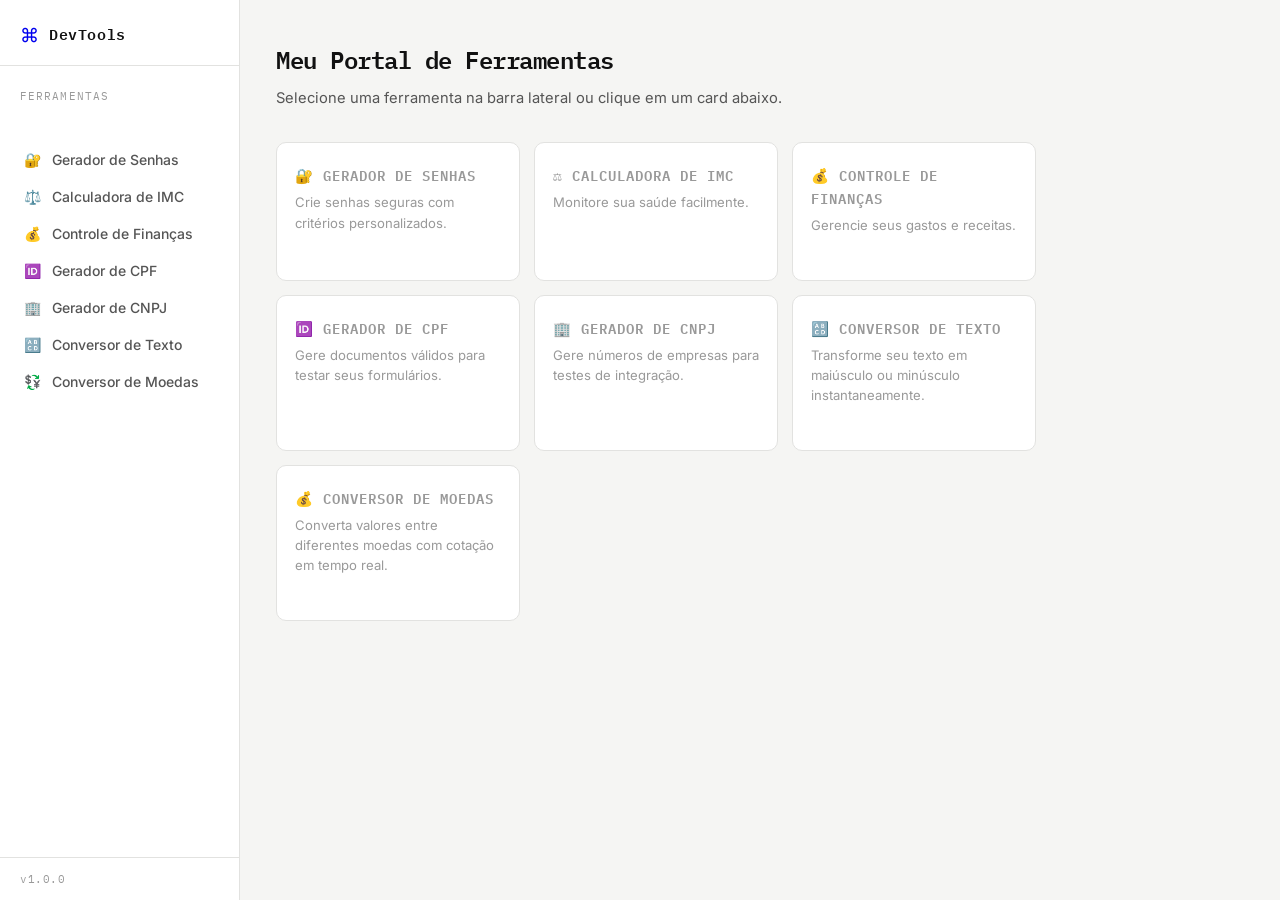
==== commit ab269f81: "feat: adicionando conversor de moedas" ====
--- a/index.html
+++ b/index.html
@@ -40,6 +40,11 @@
                     <h3>🔠 Conversor de Texto</h3>
                     <p>Transforme seu texto em maiúsculo ou minúsculo instantaneamente.</p>
                 </a>
+
+                <a href="tools/conversor-moedas.html" class="card">
+                    <h3>💰 Conversor de Moedas</h3>
+                    <p>Converta valores entre diferentes moedas com cotação em tempo real.</p>
+                </a>
             </div>
         </div>
     </main>
--- a/css/styles.css
+++ b/css/styles.css
@@ -420,7 +420,7 @@
 #strengthText.medium { color: var(--warning); }
 #strengthText.strong { color: var(--success); }
 
-/* ─── Slider ──────────────────────────────────────────────────────────────── */
+/* Slider */
 
 #passwordLength {
   width: 100%;
@@ -443,7 +443,7 @@
 }
 #passwordLength::-webkit-slider-thumb:hover { transform: scale(1.15); }
 
-/* ─── Tabela de finanças ──────────────────────────────────────────────────── */
+/*Tabela de finanças*/
 
 #tabelaFinancas {
   width: 100%;
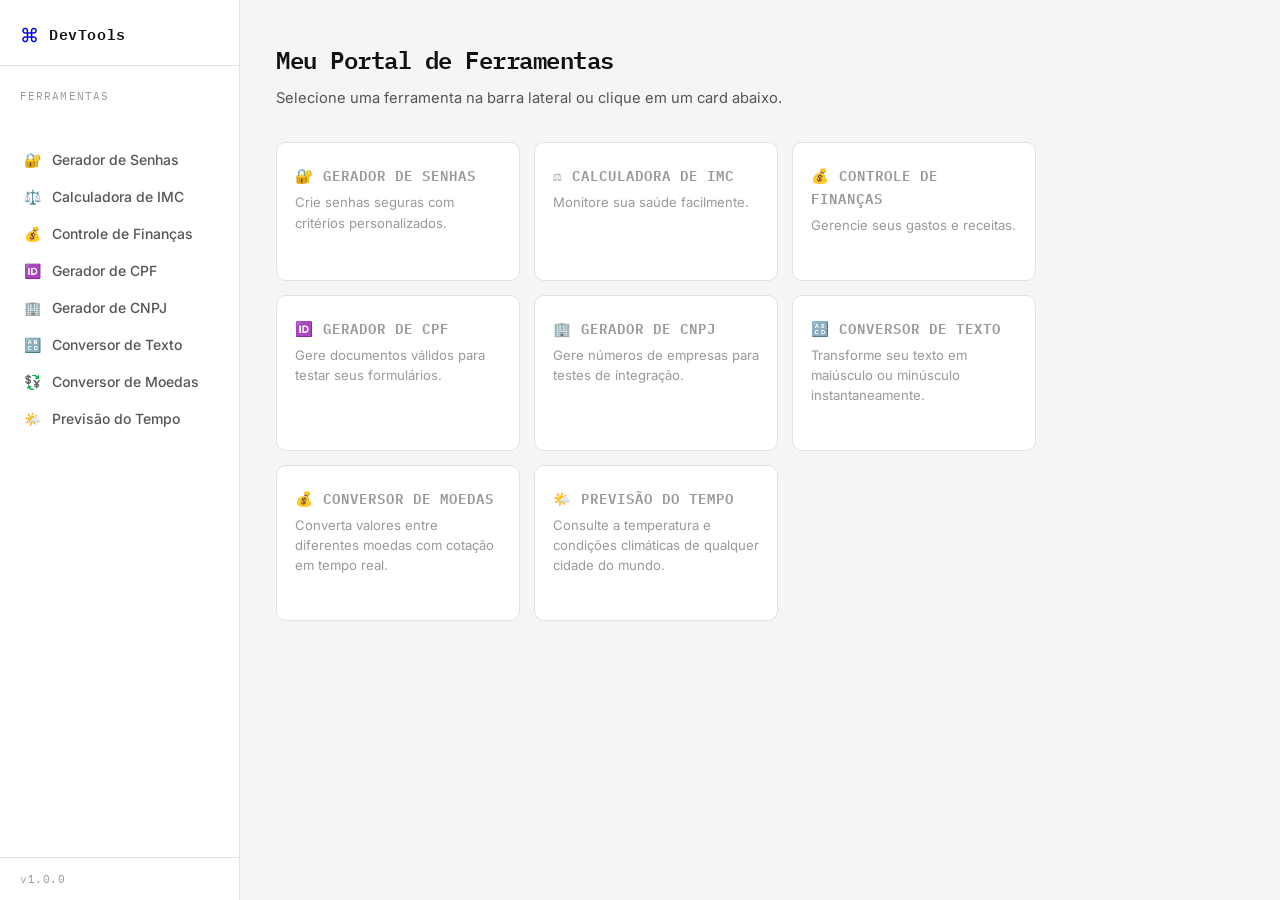
==== commit fa4a5008: "feat: lógica da api de previsão do tempo" ====
--- a/index.html
+++ b/index.html
@@ -3,7 +3,7 @@
 <head>
     <meta charset="UTF-8">
     <meta name="viewport" content="width=device-width, initial-scale=1.0">
-    <title>DevTools Portal</title>
+    <title>WebTools Portal</title>
     <link rel="stylesheet" href="css/styles.css">
 </head>
 <body>
@@ -45,6 +45,11 @@
                     <h3>💰 Conversor de Moedas</h3>
                     <p>Converta valores entre diferentes moedas com cotação em tempo real.</p>
                 </a>
+
+                <a href="tools/previsao-tempo.html" class="card">
+                    <h3>🌤️ Previsão do Tempo</h3>
+                    <p>Consulte a temperatura e condições climáticas de qualquer cidade do mundo.</p>
+                </a>
             </div>
         </div>
     </main>
